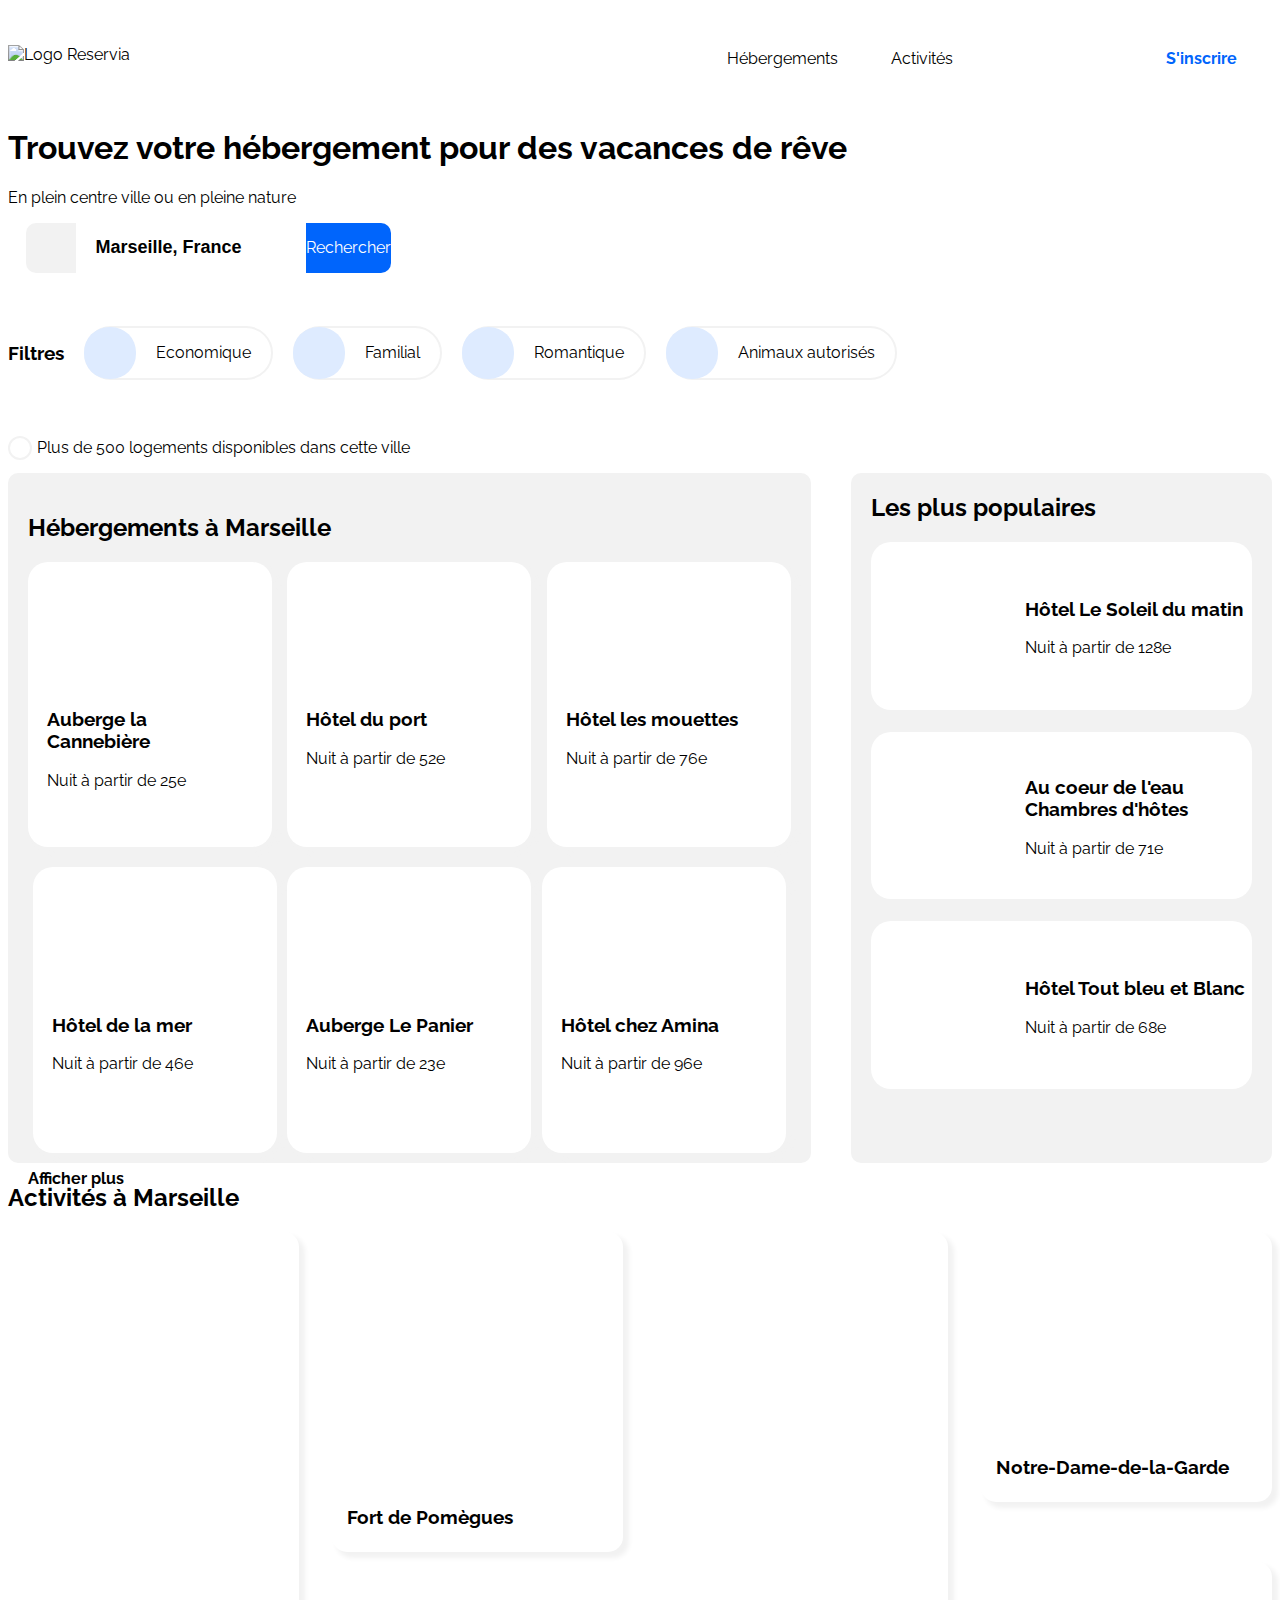
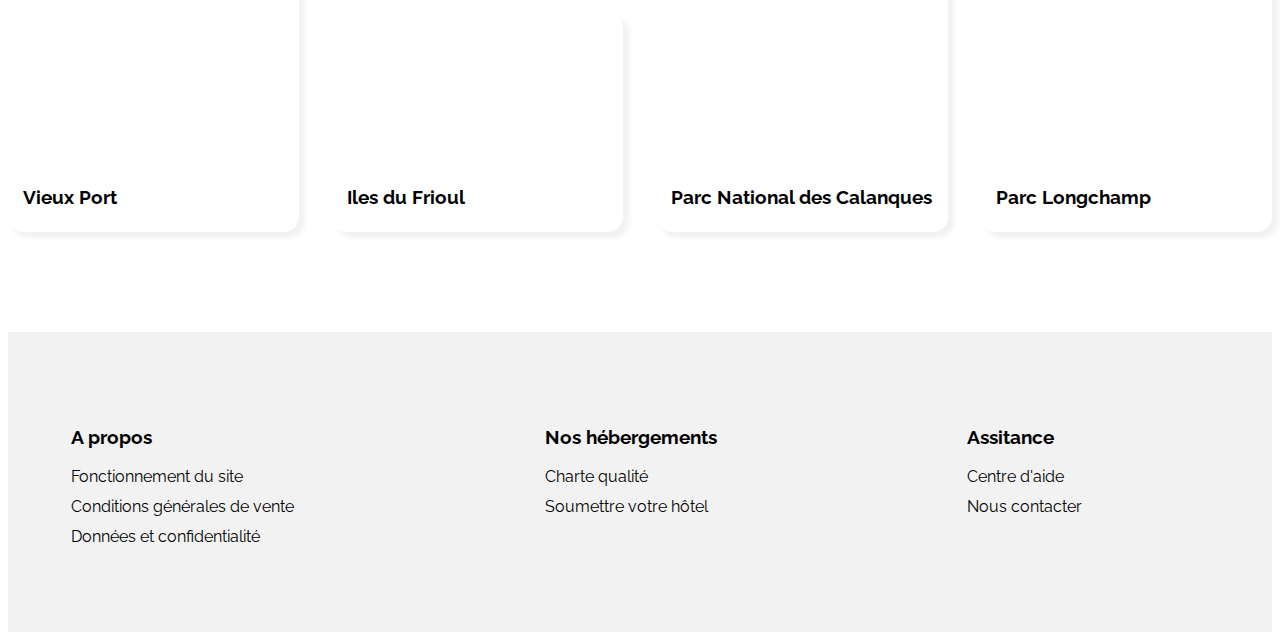
==== index.html @ 1fb5be30 "modifications" ====
<!DOCTYPE html>
<html lang="en">
  <head>
    <meta charset="UTF-8" />
    <meta http-equiv="X-UA-Compatible" content="IE=edge">
    <meta name="viewport" content="width=device-width, initial-scale=1.0">
     <link rel="stylesheet" href="https://use.fontawesome.com/releases/v5.15.3/css/all.css" integrity="sha384-SZXxX4whJ79/gErwcOYf+zWLeJdY/qpuqC4cAa9rOGUstPomtqpuNWT9wdPEn2fk" crossorigin="anonymous">
    <link rel="preconnect" href="https://fonts.googleapis.com">
    <link rel="preconnect" href="https://fonts.gstatic.com" crossorigin>
    <link href="https://fonts.googleapis.com/css2?family=Raleway&display=swap" rel="stylesheet">
    <link rel="stylesheet" href="reservia.css" />
    <title>Reservia</title>
</head>
<body>
  <nav class="sizeNav">
    <div class="sizeLiens flexBetween">
      <div class="mobileTitrePara">
        <img 
        class="margLogo" 
        src="Reservia@3x.png" 
        alt="Logo Reservia" 
        width="120px"
        height="50px"
        />
      </div>
      
        <!-- on rajoute une div qui englobe les les deux liens hebergements et activites -->
        <div class="sizeLien12 flexCentre">
          <div class="sizeLien sizeLienMobile flexCentre bordureNav">
            <a class="colorLien2 decorationNone" href="#hebergements"
            >Hébergements</a>
          </div>
          <div class="sizeLien flexCentre bordureNav">
            <a class="colorLien2 decorationNone" href="#activites"
            >Activités</a>
          </div>
        </div>
          <div class="sizeLien sizeLienMobile flexCentre bordureNav">
            <a class="texteGras colorBleu decorationNone" href="#">S'inscrire</a>
          </div>
      </div>
</nav>
<header>
  <section>
    <div class="mobileTitrePara">
      <h1 class="texteGras">
      Trouvez votre hébergement pour des vacances de rêve</h1>
      <p>En plein centre ville ou en pleine nature</p>
    </div>
    <div class="bordureSearch flexCentre">
      <div class="backGris flexCentre iconSize"><i class="fas fa-map-marker-alt"></i></div>
      <div class="recherche"><input class="recherche flexCentre bordureNone paddingSearch" 
        type="search" 
        value="Marseille, France" 
        />
      </div>
      <div class="backBleu flexCentre buttonSearch">
         <span class="mobileNone">Rechercher</span>
         <span class="desktopNone"><i class="fas fa-search"></i></span>
       </div>
    </div>
    <div class="mobileFiltreWrap filtres margFiltres">
      <div class="margFiltresTitre"><h3>Filtres</h3></div>
      <!-- rajoute 2 div flexAround pour separer en mobile -->
      <!-- div1 -->
      <div class="flexAround">
      <div class="mobileEconomique flexBetween filtresTexteIcons">
        <i class="fas fa-money-bill-wave fa-lg filtresIcons flexCentre"></i>
        <div class="filtresTexte flexCentre">Economique</div>
      </div>
      <div class="mobileFamilial flexBetween filtresTexteIcons">
        <i class="fas fa-child fa-lg filtresIcons flexCentre"></i>
        <div class="filtresTexte flexCentre">Familial</div>
      </div>
    </div>
    <!-- div2 -->
    <div class="mobileFiltreWrap flexAround">
      <div class="flexBetween filtresTexteIcons">
        <i class="fas fa-heart fa-lg filtresIcons flexCentre"></i>
        <div class="filtresTexte flexCentre">Romantique</div>
      </div>
      <div class="flexBetween filtresTexteIcons">
        <i class="fas fa-dog fa-lg filtresIcons flexCentre"></i>
        <div class="filtresTexte flexCentre">Animaux autorisés</div>
      </div>
    </div>
    </div>
    <div class="info">
      <div class="parentIcons flexCentre">
        <i class="fas fa-info fa-xs colorBleu"></i></div>
      <p>Plus de 500 logements disponibles dans cette ville</p>
    </div>
  </section>
</header> 
<section id="hebergements" class="flexAround">
   <div class="flexColumnAround sizeHebergements backGris blocHebergements">
      <h2>Hébergements à Marseille</h2>
      <div class="bloc1 flexBetween">
        <div class="cubeHebergements flexColumnCentre">
          <div class="imgHebergements1"></div>
          <div class="cubeDetailsHebergements">
            <h3>Auberge la Cannebière</h3>
            <p>Nuit à partir de 25e</p>
            <div>
              <i class="fas fa-star colorBleu"></i>
              <i class="fas fa-star colorBleu"></i>
              <i class="fas fa-star colorBleu"></i>
              <i class="fas fa-star colorBleu"></i>
              <i class="fas fa-star colorGris"></i>
            </div>
          </div>
         </div>
             <div class="cubeHebergements flexColumnCentre">
             <div class="imgHebergements2"></div>
          <div class="cubeDetailsHebergements">
            <h3>Hôtel du port</h3>
            <p>Nuit à partir de 52e</p>
            <div>
              <i class="fas fa-star colorBleu"></i>
              <i class="fas fa-star colorBleu"></i>
              <i class="fas fa-star colorBleu"></i>
              <i class="fas fa-star colorBleu"></i>
              <i class="fas fa-star colorBleu"></i>
            </div>
          </div>
         </div>
        <div class="cubeHebergements flexColumnCentre">
          <div class="imgHebergements3"></div>
          <div class="cubeDetailsHebergements">
            <h3>Hôtel les mouettes</h3>
            <p>Nuit à partir de 76e</p>
            <div>
              <i class="fas fa-star colorBleu"></i>
              <i class="fas fa-star colorBleu"></i>
              <i class="fas fa-star colorBleu"></i>
              <i class="fas fa-star colorBleu"></i>
              <i class="fas fa-star colorGris"></i>
            </div>
          </div>
         </div>
       </div>
      <div class="bloc2 flexBetween">
        <div class="cubeHebergements flexColumnCentre">
          <div class="imgHebergements4"></div>
          <div class="cubeDetailsHebergements">
            <h3>Hôtel de la mer</h3>
            <p>Nuit à partir de 46e</p>
            <div>
              <i class="fas fa-star colorBleu"></i>
              <i class="fas fa-star colorBleu"></i>
              <i class="fas fa-star colorBleu"></i>
              <i class="fas fa-star colorGris"></i>
              <i class="fas fa-star colorGris"></i>
            </div>
          </div>
         </div>
        <div class="cubeHebergements flexColumnCentre">
          <div class="imgHebergements5"></div>
          <div class="cubeDetailsHebergements">
            <h3>Auberge Le Panier</h3>
            <p>Nuit à partir de 23e</p>
            <div>
              <i class="fas fa-star colorBleu"></i>
              <i class="fas fa-star colorBleu"></i>
              <i class="fas fa-star colorBleu"></i>
              <i class="fas fa-star colorBleu"></i>
              <i class="fas fa-star colorGris"></i>
            </div>
          </div>
         </div>
         <div class="cubeHebergements flexColumnCentre">
          <div class="imgHebergements6"></div>
          <div class="cubeDetailsHebergements">
            <h3>Hôtel chez Amina</h3>
            <p>Nuit à partir de 96e</p>
            <div>
              <i class="fas fa-star colorBleu"></i>
              <i class="fas fa-star colorBleu"></i>
              <i class="fas fa-star colorBleu"></i>
              <i class="fas fa-star colorBleu"></i>
              <i class="fas fa-star colorBleu"></i>
            </div>
          </div>
         </div>
      </div>
      <div></div>
      <p class="texteGras">Afficher plus</p>
    </div>  
   <div class="sizePopulaires blocPopulaires backGris">
     <div class="flexBetween">
       <h2 class="tabletteSizeTitrePop texteGras">Les plus populaires</h2>
       <div><i class="fas fa-chart-line fa-2x"></i></div>
     </div>
   <div class="flexColumnAround">

     <div class="blocPopulaires12 cubePopulaires flexCentre">
       <div class="imgPopulaires1"></div>
       <div class="cubeDetailsPopulaires">
         <h3>Hôtel Le Soleil du matin</h3>
         <p>Nuit à partir de 128e</p>
          <div>
              <i class="fas fa-star colorBleu"></i>
              <i class="fas fa-star colorBleu"></i>
              <i class="fas fa-star colorBleu"></i>
              <i class="fas fa-star colorBleu"></i>
              <i class="fas fa-star colorBleu"></i>
            </div>
       </div>
     </div>
     <div class="blocPopulaires12 cubePopulaires flexCentre">
       <div class="imgPopulaires2"></div>
       <div class="cubeDetailsPopulaires">
         <h3>Au coeur de l'eau Chambres d'hôtes</h3>
         <p>Nuit à partir de 71e</p>
          <div>
              <i class="fas fa-star colorBleu"></i>
              <i class="fas fa-star colorBleu"></i>
              <i class="fas fa-star colorBleu"></i>
              <i class="fas fa-star colorBleu"></i>
              <i class="fas fa-star colorGris"></i>
            </div>
       </div>
     </div>
     <div class="cubePopulaires flexCentre">
       <div class="imgPopulaires3"></div>
       <div class="cubeDetailsPopulaires">
         <h3>Hôtel Tout bleu et Blanc </h3>
         <p>Nuit à partir de 68e</p>
          <div>
              <i class="fas fa-star colorBleu"></i>
              <i class="fas fa-star colorBleu"></i>
              <i class="fas fa-star colorBleu"></i>
              <i class="fas fa-star colorBleu"></i>
              <i class="fas fa-star colorGris"></i>
            </div>
          </div>
        </div>
      </div>
    </div>
  </section>
  <section id="activites" class="Activités">
    <h2 class="mobileTitrePara">Activités à Marseille</h2>
    <div class="blocActivites flexBetween">
      <div class="cubeActivites flexColumnCentre">
        <div class="imgActivites1"></div>
        <div class="hauteurTitre titreActivites">
          <h3>Vieux Port</h3></div>
      </div>
    
        <div class="blocActivites2356 flexColumnBetween">
          <div class="cubeActivites2356 flexColumnCentre">
         <div class="imgActivites2"></div>
        <div class="hauteurTitre titreActivites">
          <h3>Fort de Pomègues</h3></div>
      </div>
     
       <div class="cubeActivites2356 flexColumnCentre">
        <div class="imgActivites3"></div>
        <div class="hauteurTitre titreActivites">
          <h3>Iles du Frioul</h3></div>
      </div>
    </div>
     <div class="cubeActivites flexColumnCentre">
      <div class="imgActivites4"></div>
        <div class="hauteurTitre titreActivites">
          <h3>Parc National des Calanques</h3></div>
      </div>

     <div class="blocActivites2356 flexColumnBetween">
      <div class="cubeActivites2356 flexColumnCentre">
        <div class="imgActivites5"></div>
        <div class="hauteurTitre titreActivites">
          <h3>Notre-Dame-de-la-Garde</h3></div>
      </div>
    
    
      <div class="cubeActivites2356 flexColumnCentre">
        <div class="imgActivites6"></div>
        <div class="hauteurTitre titreActivites">
          <h3>Parc Longchamp</h3>
        </div>
      </div>
    </div>
   </div>  
  </section>
  <footer>
     <div class="footer backGris flexBetween">
      <div class="margeBlocFoot1 tailleBlocFoot">
         <h3>A propos</h3>
         <div class="divLienFoot">
          <a href="#" class="decorationNone lienFoot"
          >Fonctionnement du site</a
          >
        </div>
         <div class="divLienFoot">
          <a href="#" class="decorationNone lienFoot"
          >Conditions générales de vente</a
          >
        </div>
         <div class="divLienFoot">
          <a href="#" class="decorationNone lienFoot"
          >Données et confidentialité</a
          >
        </div>
      </div> 
      <div class="tailleBlocFoot">
         <h3>Nos hébergements</h3>
         <div class="divLienFoot">
          <a href="#" class="decorationNone lienFoot">Charte qualité</a
          >
        </div>
         <div class="divLienFoot">
          <a href="#" class="decorationNone lienFoot">Soumettre votre hôtel</a
          >
        </div>
      </div>
      <div class="margeBlocFoot3 tailleBlocFoot">
         <h3>Assitance</h3>
         <div class="divLienFoot">
          <a href="#" class="decorationNone lienFoot">Centre d'aide</a
          >
        </div>
         <div class="divLienFoot">
          <a href="#" class="decorationNone lienFoot">Nous contacter</a
          >
        </div>
      </div>       
     </div>
  </footer>
 </body>
</html>
---- reservia.css ----
/* GENERAL */
html,body {
  font-family: Raleway;
}
.flexCentre {
  display: flex;
  justify-content: center;
  align-items: center;
}
.flexAround {
  display: flex;
  justify-content: space-around;
  align-items: center;
}
.flexBetween{
  display: flex;
  justify-content: space-between;
  align-items: center;
}
.fullSize {
  width: 100%;
}
.flexColumnCentre {
  display: flex;
  flex-direction: column;
  justify-content: center;
  align-items: center;
}
.flexColumnAround {
  display: flex;
  flex-direction: column;
  justify-content: space-around;
}
.flexColumnBetween {
  display: flex;
  flex-direction: column;
  justify-content: space-between;
}
.decorationNone {
  text-decoration: none;
}
.bordureNone {
  border: none;
}
.texteGras {
  font-weight: bold;
}
.colorBleu {
  color: #0065fc;
}
.colorBleuClair {
  color: #deebff;
}
.colorGris {
  color: #f2f2f2;
}
.backBleu {
  background-color: #0065fc;   
}
.backBleuClair {
  background-color: #deebff;
}
.backGris {
  background-color: #f2f2f2;
}
/* NAV */
.sizeNav {
  height: 100px;
}
.sizeLiens {
  width: 100%;
}
.sizeLien12 {
  margin-left: 60%;
}
.sizeLien {
  width: 140px;
  height: 99px;
}
.colorLien13 {
  color: blue;
}
.colorLien2 {
  color: black;
}
.bordureNav {
  border-top: 1px solid transparent;
}
.bordureNav:hover {
  border-top: 1px solid #0065fc;
  cursor: pointer;
}
.bordureNav:hover > a {
  color: #0065fc;
}
.margLogo {
  margin-bottom: 7px;
}
/* HEADER */
.desktopNone {
  display: none;
}
.bordureSearch {
  width: 400px;
  border-radius: 10px;
  border: 0,5px solid #f2f2f2;
}
.paddingSearch {
  padding-left: 20px;
}
.recherche {
  height: 50px;
  width: 230px;
  font-size: 18px;
  color: black;
  font-weight: bold;
}
.iconSize {
  height: 50px;
  width: 50px;
  border-radius: 10px 0 0 10px;
}
.buttonSearch {
  height: 50px;
  width:120 px;
  color: white;
  cursor: pointer;
  border-radius: 0 10px 10px 0;
}
.buttonSearch:hover {
  color: #0065fc;
  background-color: #f2f2f2;
}
/* Filtres */
.margFiltres {
  margin-top: 50px;
  margin-bottom: 40px;
}
.filtres {
  display: flex;
  align-items: center;
}
.margFiltresTitre {
  margin-right: 20px;
}
.filtresTexteIcons {
  border: 2px solid #f2f2f2;
  height: 50px;
  border-radius: 30px;
  margin-right: 20px;
}
.filtresTexteIcons:hover > .filtresTexte {
  color: #0065fc;
}
.filtresTexteIcons:hover > .filtresIcons {
  color: white;
  background-color: #0065fc;
}
.filtresTexte {
  height: 50px;
  padding-left: 20px;
  padding-right: 20px;
  border-radius: O 25px 25px 0;
}
.filtresIcons {
  margin-left: -2px; 
  border-radius: 25px;
  width: 52px;
  height: 52px;
  color: #0065fc;
  background-color: #deebff;
}
/* INFO ICONS */
.info {
  display: flex;
  align-items: center;
}
.parentIcons {
  width: 20px;
  height: 20px;
  border: 2px solid #f2f2f2;
  border-radius: 25px;
  margin-right: 5px;
}
/* HEBERGEMENTS */
.sizeHebergements {
  flex: 2;
  height: 650px;
  margin-right: 20px;
  border-radius: 10px;
}
.sizePopulaires {
  flex: 1;
  height: 650px;
  margin-left: 20px;
  border-radius: 10px; 
}
.blocHebergements {
  justify-content: space-between;
  padding-left: 20px;
  padding-right: 20px;
}
.bloc1 { 
  justify-content: space-between; 
  margin-bottom: 10px;
}
.bloc2 {
  justify-content: space-around;
  margin-top: 10px;
}
.cubeHebergements {
  width: 30%;
  height: auto;
  background-color: white;
  padding: 1%;
  border-radius: 20px;
/* rajouter pour voir en version mobile et desktop */
  box-shadow: 5px 5px 5px 1px #f2f2f2; 
}    
.cubeHebergements:hover {
  cursor: pointer;
  transform: scale(1.1);
}
.cubeDetailsHebergements {
  width: 90%;
}
.imgHebergements1 {
  background-image: url("./images/hebergements/4_small/1.jpg.jpg");
  background-size: cover;
  background-position: center;
  width: 100%;
  height: 120px;
  border-radius: 15px 15px 0 0;
}
.imgHebergements2 {
  background-image: url("./images/hebergements/4_small/2.jpg.jpg");
  background-size: cover;
  background-position: center;
  width: 100%;
  height: 120px;
  border-radius: 15px 15px 0 0;
}
.imgHebergements3 {
  background-image: url("./images/hebergements/4_small/3.jpg.jpg");
  background-size: cover;
  background-position: center;
  width: 100%;
  height: 120px;
  border-radius: 15px 15px 0 0;
}
.imgHebergements4 {
  background-image: url("./images/hebergements/4_small/4.jpg.jpg");
  background-size: cover;
  background-position: center;
  width: 100%;
  height: 120px;
  border-radius: 15px 15px 0 0;
}
.imgHebergements5 {
  background-image: url("./images/hebergements/4_small/5.jpg.jpg");
  background-size: cover;
  background-position: center;
  width: 100%;
  height: 120px;
  border-radius: 15px 15px 0 0;
}
.imgHebergements6 {
  background-image: url("./images/hebergements/4_small/6.jpg.jpg");
  background-size: cover;
  background-position: center;
  width: 100%;
  height: 120px;
  border-radius: 15px 15px 0 0;
}
/* Populaires */

.blocPopulaires {
  padding-left: 20px;
  padding-right: 20px;
}
.blocPopulaires12 {
  margin-bottom: 22px;
}
.cubePopulaires {
  background-color: white;
  height: auto;
  padding: 1% 0 1% 1%;
  border-radius: 20px;
}
.cubePopulaires:hover {
  cursor: pointer;
  transform: scale(1.05);
}
.cubeDetailsPopulaires {
  width: 60%;
  padding-left: 5%;
}
.imgPopulaires1 {
  background-image: url("./images/hebergements/4_small/7.jpg.jpg");
  background-size: cover;
  background-position: center;
  width: 35%;
  height: 160px;
  border-radius: 15px 0 0 15px;
}
.imgPopulaires2 {
  background-image: url("./images/hebergements/4_small/9.jpg.jpg");
  background-size: cover;
  background-position: center;
  width: 35%;
  height: 160px;
  border-radius: 15px 0 0 15px;
}
.imgPopulaires3 {
  background-image: url("./images/hebergements/4_small/8.jpg.jpg");
  background-size: cover;
  background-position: center;
  width: 35%;
  height: 160px;
  border-radius: 15px 0 0 15px;
}
/* Activites */
.Activites {
  margin-top: 50px;
  margin-bottom: 50px;
}
.blocActivites {
  width: 100%;
  height: 600px;
}
.blocActivites2356 {
  width: 23%;
  height: 600px;
}
/* reglage bloc */
.cubeActivites {
  width: 23%;
  border-radius: 15px;
  box-shadow: 5px 5px 5px 1px #f2f2f2;
}
.cubeActivites:hover {
  cursor: pointer;
  transform: scale(1.03);
}
.cubeActivites2356 {
  width: 100%;
  border-radius: 15px;
  box-shadow: 5px 5px 5px 1px #f2f2f2;
}
.cubeActivites2356:hover {
  cursor: pointer;
  transform: scale(1.03);
}
/* fin reglage bloc */
.hauteurTitre {
  height: 70px;
}
.titreActivites {
  display: flex;
  justify-content: flex-start;
  align-items: center;
  padding-left: 5%;
  width: 95%;
}
.imgActivites1 {
  background-image: url("./images/activites/3_medium/10.jpg.jpg");
  background-size: cover;
  background-position: center;
  width: 100%;
  height: 530px;
  border-radius: 15px 15px 0 0;
}
.imgActivites2 {
  background-image: url("./images/activites/4_small/11.jpg.jpg");
  background-size: cover;
  background-position: center;
  width: 100%;
  height: 250px;
  border-radius: 15px 15px 0 0;
}
.imgActivites3 {
  background-image: url("./images/activites/4_small/h.jpg.jpg");
  background-size: cover;
  background-position: center;
  width: 100%;
  height: 150px;
  border-radius: 15px 15px 0 0;
}

.imgActivites4 {
  background-image: url("./images/activites/3_medium/12.jpg.jpg");
  background-size: cover;
  background-position: center;
  width: 100%;
  height: 530px;
  border-radius: 15px 15px 0 0;
}
.imgActivites5 {
  background-image: url("./images/activites/4_small/13.jpg.jpg");
  background-size: cover;
  background-position: center;
  width: 100%;
  height: 200px;
  border-radius: 15px 15px 0 0;
}
.imgActivites6 {
  background-image: url("./images/activites/4_small/14.jpg.jpg");
  background-size: cover;
  background-position: center;
  width: 100%;
  height: 200px;
  border-radius: 15px 15px 0 0;
}
/* footer */
.footer {
  height: 300px;
  margin-top: 100px;

}
.tailleBlocFoot {
  height: 150px;
}
.margeBlocFoot1 {
  margin-left: 5%;
}
.margeBlocFoot3 {
  margin-right: 15%;
}
.lienFoot {
  color: black;
}
.divLienFoot {
 height: 30px;
}
/* responsive*/


@media screen and (max-width: 1295px) {
  .sizeLien12 {
     margin-left: 35%;
  }
  .cubeDetailsHebergements {
     min-height: 150px;
  }
  .sizeHebergements {
     min-height: auto;
     padding: 20px;
  }
  .sizePopulaires {
     min-height: auto;
     padding: 20px;
  }
  .tabletteSizeTitrePop {
     margin-top: 0;
  }
}
@media screen and (max-width: 990px) {
  .mobileFiltreWrap {
     flex-direction: column;
     align-items: flex-start;
  }
  .filtreTexteIcons {
     margin-bottom: 20px;
  }
  #hebergements {
     flex-direction: column-reverse;
     width: 100%;
  }
  .blocPopulaires {
     flex: none;
     width: 90%;
     margin-left: 0;
     padding: 5%;
  }
  .blocHebergements {
     flex: none;
     width: 90%;
     margin-right: 0;
     margin-top: 50px;
     padding: 5%;
  }
}
@media screen and (max-width:  770px) {
  .sizeLiens {
     width: 90%;
  }
  .sizeLien12 {
     margin-left: 20%;
  }
  .blocHebergements {
      height: auto;
  }
  .bloc1 {
     flex-direction: column; 
     margin-bottom: 0;  
  }
  .bloc2 {
     flex-direction: column;
     margin-top: 0;  
  }
  .cubeHebergements {
     width: 100%;
     margin-bottom: 50px;
  }
  .cubeDetailsHebergements {
     min-height: auto;
  }
  .blocActivites {
     flex-direction: column;
     height: auto;
  }
  .cubeActivites {
     width: 100%;
     margin-bottom: 50px;
  }
  .blocActivites2356 {
     width: 100%;
     height: auto;
  }
  .cubeActivites2356 {
     margin-bottom: 50px;
  }
  .imgActivites1,.imgActivites2,.imgActivites3,.imgActivites4,.imgActivites5,.imgActivites6 {
     height: 200px;
  }
  .footer {
     flex-direction: column;
     align-items: flex-start;
     height: auto;
     padding-left: 20px;
  }
  .margeBlocFoot1 {
     margin-left: 0;
  }
}
@media screen and (max-width 600px) {
  .sizeLien {
     flex-direction: row;
  } 
  .sizeLien12 {
     order: 1;
     width: 100%;
     margin-left: 0;
  }
  .sizeLienMobile {
     width: 50%; 
     border-top: none;
     border-bottom: 5px solid #f2f2f2;  
  }
  .sizeLiens {
     height: auto;
     width: 100%;
     flex-direction: row;
     flex-wrap: wrap;
  }
  .sizeLienMobile:hover {
     border-top: 0;
     border-bottom: 5px solid #0065fc;  
  }
  .mobileTitreh1 {
     font-size: x-large;
  }
  .bordureSearch {
     width: auto;
     border: none;
     border-bottom: 1px solid #f2f2f2;
     border-top: 1px solid #f2f2f2;
  }
  .recherche {
     width: 200px;
  }
  .buttonSearch {
     width: 50px;
     border-radius: 15px;
  }
  .desktopNone {
     display: block;
  }
  .mobileNone {
     display: none;

  }
  .margFiltre {
     padding-left: 5%;
  }
  .mobileEconomique {
    margin-right: 5px;
  }
  .mobileFamilial {
    margin-right: 0;
  }
  .filtreTexte {
    padding-left: 10px;
    padding-right: 10px;
  }
  .info {
    padding-left: 5%; 
  }
  .blocPopulaires {
    border-radius: 0; 
  }
  .blocHebergements {
    background-color: white;
  }
  .mobileTitrePara {
    padding-left: 5%;
  }
  .blocActivites {
    padding: 5%;
    width: 90%;
  }
  html,
  body {
    margin: 0;
    padding: 0;
  }
}
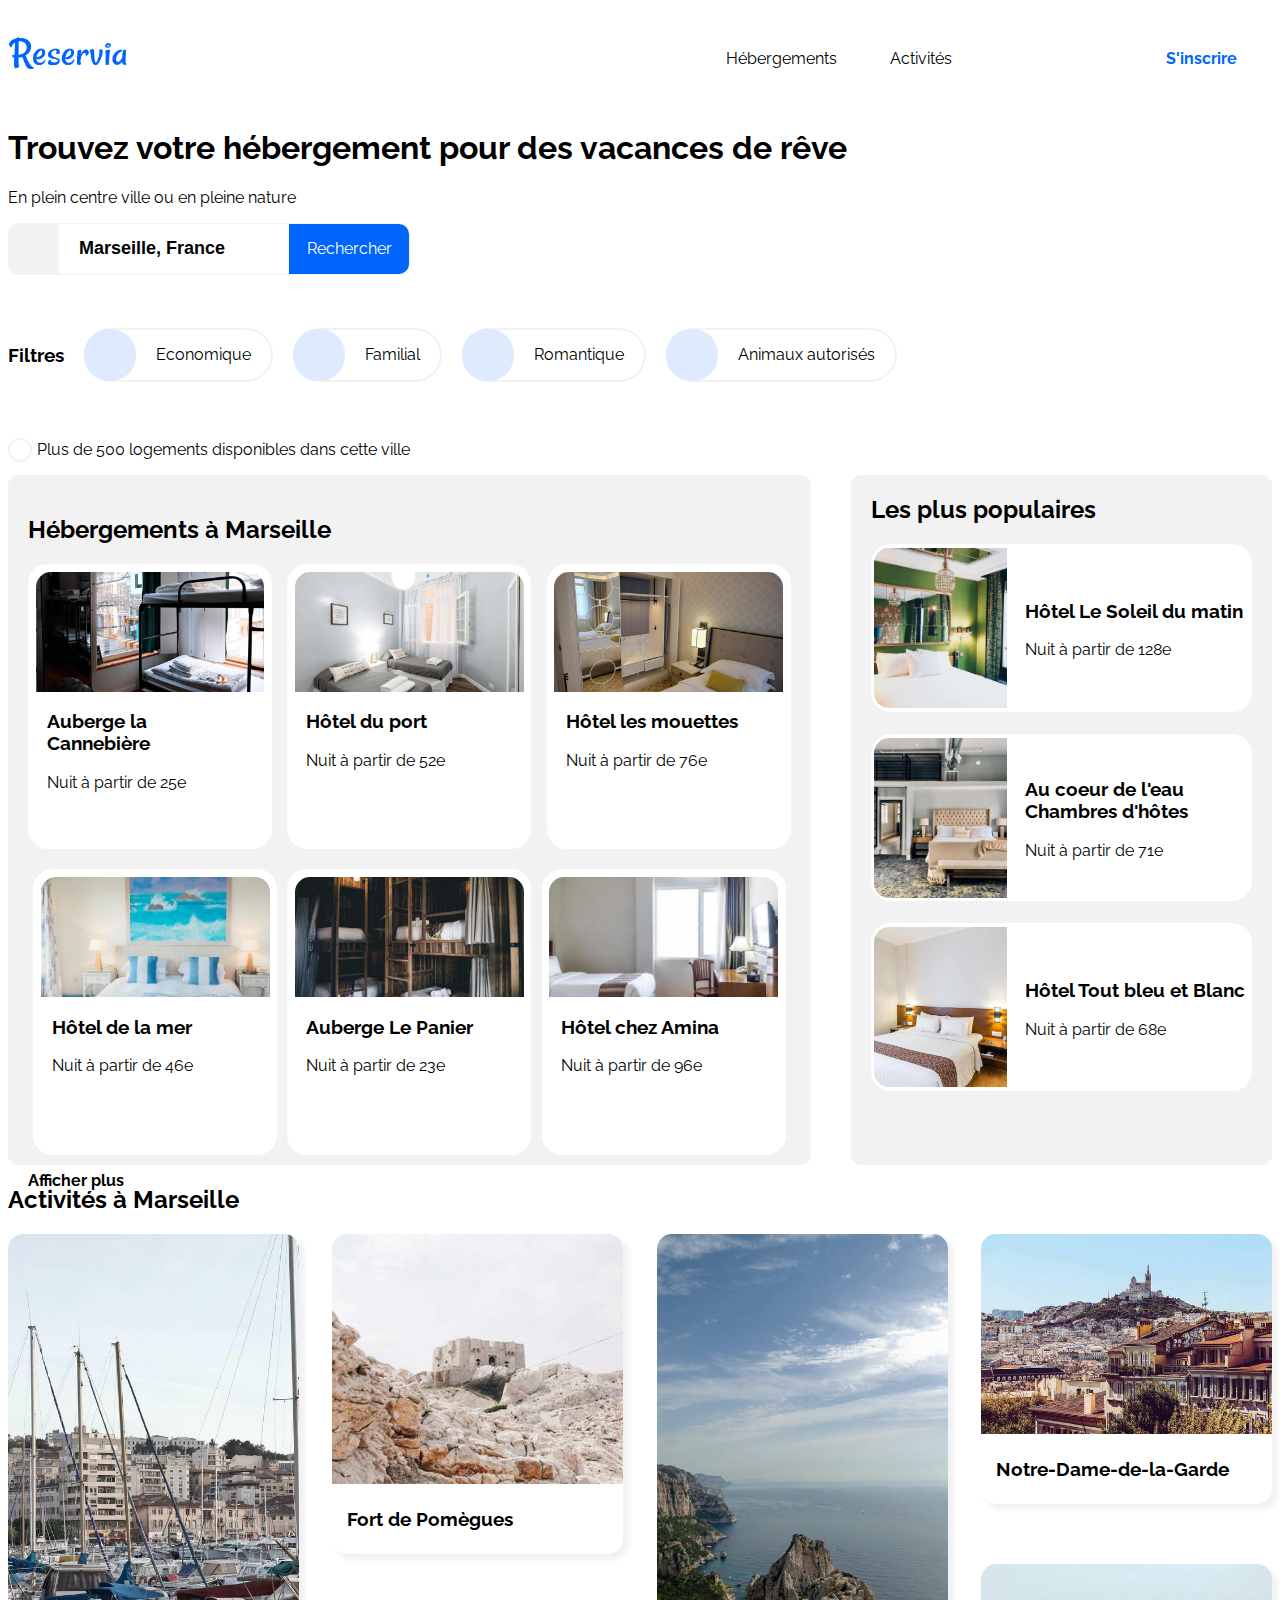
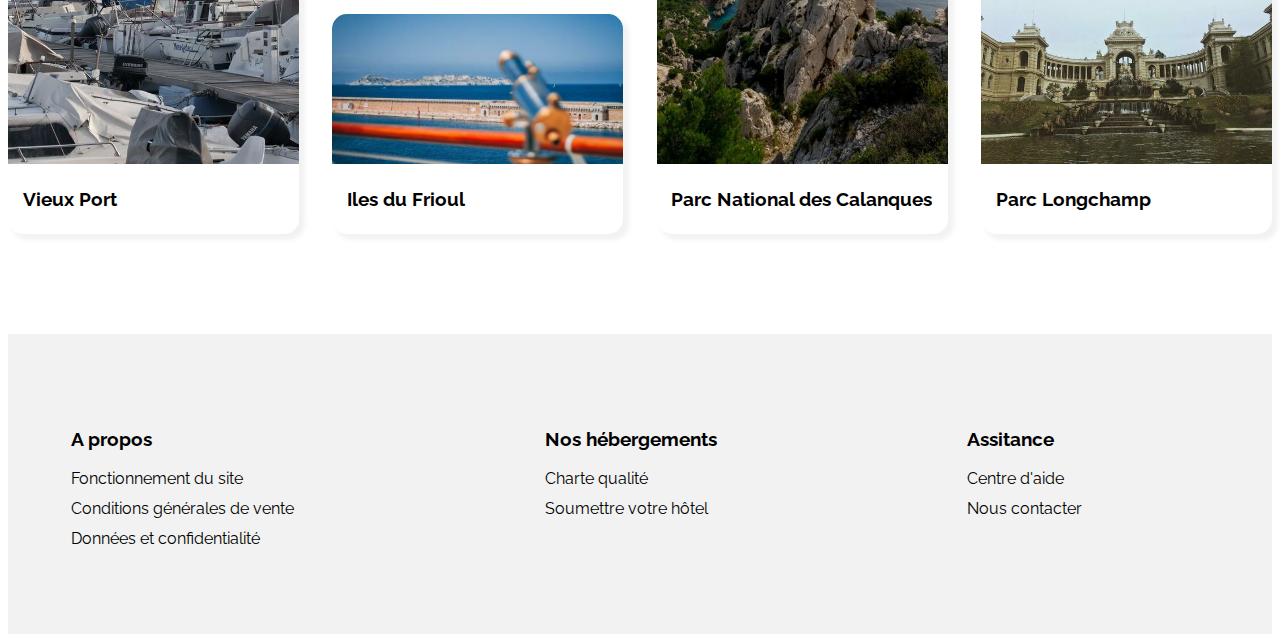
==== commit c5eb11f3: "Add files via upload" ====
--- a/index.html
+++ b/index.html
@@ -1,331 +1,331 @@
-<!DOCTYPE html>
-<html lang="en">
-  <head>
-    <meta charset="UTF-8" />
-    <meta http-equiv="X-UA-Compatible" content="IE=edge">
-    <meta name="viewport" content="width=device-width, initial-scale=1.0">
-     <link rel="stylesheet" href="https://use.fontawesome.com/releases/v5.15.3/css/all.css" integrity="sha384-SZXxX4whJ79/gErwcOYf+zWLeJdY/qpuqC4cAa9rOGUstPomtqpuNWT9wdPEn2fk" crossorigin="anonymous">
-    <link rel="preconnect" href="https://fonts.googleapis.com">
-    <link rel="preconnect" href="https://fonts.gstatic.com" crossorigin>
-    <link href="https://fonts.googleapis.com/css2?family=Raleway&display=swap" rel="stylesheet">
-    <link rel="stylesheet" href="reservia.css" />
-    <title>Reservia</title>
-</head>
-<body>
-  <nav class="sizeNav">
-    <div class="sizeLiens flexBetween">
-      <div class="mobileTitrePara">
-        <img 
-        class="margLogo" 
-        src="Reservia@3x.png" 
-        alt="Logo Reservia" 
-        width="120px"
-        height="50px"
-        />
-      </div>
-      
-        <!-- on rajoute une div qui englobe les les deux liens hebergements et activites -->
-        <div class="sizeLien12 flexCentre">
-          <div class="sizeLien sizeLienMobile flexCentre bordureNav">
-            <a class="colorLien2 decorationNone" href="#hebergements"
-            >Hébergements</a>
-          </div>
-          <div class="sizeLien flexCentre bordureNav">
-            <a class="colorLien2 decorationNone" href="#activites"
-            >Activités</a>
-          </div>
-        </div>
-          <div class="sizeLien sizeLienMobile flexCentre bordureNav">
-            <a class="texteGras colorBleu decorationNone" href="#">S'inscrire</a>
-          </div>
-      </div>
-</nav>
-<header>
-  <section>
-    <div class="mobileTitrePara">
-      <h1 class="texteGras">
-      Trouvez votre hébergement pour des vacances de rêve</h1>
-      <p>En plein centre ville ou en pleine nature</p>
-    </div>
-    <div class="bordureSearch flexCentre">
-      <div class="backGris flexCentre iconSize"><i class="fas fa-map-marker-alt"></i></div>
-      <div class="recherche"><input class="recherche flexCentre bordureNone paddingSearch" 
-        type="search" 
-        value="Marseille, France" 
-        />
-      </div>
-      <div class="backBleu flexCentre buttonSearch">
-         <span class="mobileNone">Rechercher</span>
-         <span class="desktopNone"><i class="fas fa-search"></i></span>
-       </div>
-    </div>
-    <div class="mobileFiltreWrap filtres margFiltres">
-      <div class="margFiltresTitre"><h3>Filtres</h3></div>
-      <!-- rajoute 2 div flexAround pour separer en mobile -->
-      <!-- div1 -->
-      <div class="flexAround">
-      <div class="mobileEconomique flexBetween filtresTexteIcons">
-        <i class="fas fa-money-bill-wave fa-lg filtresIcons flexCentre"></i>
-        <div class="filtresTexte flexCentre">Economique</div>
-      </div>
-      <div class="mobileFamilial flexBetween filtresTexteIcons">
-        <i class="fas fa-child fa-lg filtresIcons flexCentre"></i>
-        <div class="filtresTexte flexCentre">Familial</div>
-      </div>
-    </div>
-    <!-- div2 -->
-    <div class="mobileFiltreWrap flexAround">
-      <div class="flexBetween filtresTexteIcons">
-        <i class="fas fa-heart fa-lg filtresIcons flexCentre"></i>
-        <div class="filtresTexte flexCentre">Romantique</div>
-      </div>
-      <div class="flexBetween filtresTexteIcons">
-        <i class="fas fa-dog fa-lg filtresIcons flexCentre"></i>
-        <div class="filtresTexte flexCentre">Animaux autorisés</div>
-      </div>
-    </div>
-    </div>
-    <div class="info">
-      <div class="parentIcons flexCentre">
-        <i class="fas fa-info fa-xs colorBleu"></i></div>
-      <p>Plus de 500 logements disponibles dans cette ville</p>
-    </div>
-  </section>
-</header> 
-<section id="hebergements" class="flexAround">
-   <div class="flexColumnAround sizeHebergements backGris blocHebergements">
-      <h2>Hébergements à Marseille</h2>
-      <div class="bloc1 flexBetween">
-        <div class="cubeHebergements flexColumnCentre">
-          <div class="imgHebergements1"></div>
-          <div class="cubeDetailsHebergements">
-            <h3>Auberge la Cannebière</h3>
-            <p>Nuit à partir de 25e</p>
-            <div>
-              <i class="fas fa-star colorBleu"></i>
-              <i class="fas fa-star colorBleu"></i>
-              <i class="fas fa-star colorBleu"></i>
-              <i class="fas fa-star colorBleu"></i>
-              <i class="fas fa-star colorGris"></i>
-            </div>
-          </div>
-         </div>
-             <div class="cubeHebergements flexColumnCentre">
-             <div class="imgHebergements2"></div>
-          <div class="cubeDetailsHebergements">
-            <h3>Hôtel du port</h3>
-            <p>Nuit à partir de 52e</p>
-            <div>
-              <i class="fas fa-star colorBleu"></i>
-              <i class="fas fa-star colorBleu"></i>
-              <i class="fas fa-star colorBleu"></i>
-              <i class="fas fa-star colorBleu"></i>
-              <i class="fas fa-star colorBleu"></i>
-            </div>
-          </div>
-         </div>
-        <div class="cubeHebergements flexColumnCentre">
-          <div class="imgHebergements3"></div>
-          <div class="cubeDetailsHebergements">
-            <h3>Hôtel les mouettes</h3>
-            <p>Nuit à partir de 76e</p>
-            <div>
-              <i class="fas fa-star colorBleu"></i>
-              <i class="fas fa-star colorBleu"></i>
-              <i class="fas fa-star colorBleu"></i>
-              <i class="fas fa-star colorBleu"></i>
-              <i class="fas fa-star colorGris"></i>
-            </div>
-          </div>
-         </div>
-       </div>
-      <div class="bloc2 flexBetween">
-        <div class="cubeHebergements flexColumnCentre">
-          <div class="imgHebergements4"></div>
-          <div class="cubeDetailsHebergements">
-            <h3>Hôtel de la mer</h3>
-            <p>Nuit à partir de 46e</p>
-            <div>
-              <i class="fas fa-star colorBleu"></i>
-              <i class="fas fa-star colorBleu"></i>
-              <i class="fas fa-star colorBleu"></i>
-              <i class="fas fa-star colorGris"></i>
-              <i class="fas fa-star colorGris"></i>
-            </div>
-          </div>
-         </div>
-        <div class="cubeHebergements flexColumnCentre">
-          <div class="imgHebergements5"></div>
-          <div class="cubeDetailsHebergements">
-            <h3>Auberge Le Panier</h3>
-            <p>Nuit à partir de 23e</p>
-            <div>
-              <i class="fas fa-star colorBleu"></i>
-              <i class="fas fa-star colorBleu"></i>
-              <i class="fas fa-star colorBleu"></i>
-              <i class="fas fa-star colorBleu"></i>
-              <i class="fas fa-star colorGris"></i>
-            </div>
-          </div>
-         </div>
-         <div class="cubeHebergements flexColumnCentre">
-          <div class="imgHebergements6"></div>
-          <div class="cubeDetailsHebergements">
-            <h3>Hôtel chez Amina</h3>
-            <p>Nuit à partir de 96e</p>
-            <div>
-              <i class="fas fa-star colorBleu"></i>
-              <i class="fas fa-star colorBleu"></i>
-              <i class="fas fa-star colorBleu"></i>
-              <i class="fas fa-star colorBleu"></i>
-              <i class="fas fa-star colorBleu"></i>
-            </div>
-          </div>
-         </div>
-      </div>
-      <div></div>
-      <p class="texteGras">Afficher plus</p>
-    </div>  
-   <div class="sizePopulaires blocPopulaires backGris">
-     <div class="flexBetween">
-       <h2 class="tabletteSizeTitrePop texteGras">Les plus populaires</h2>
-       <div><i class="fas fa-chart-line fa-2x"></i></div>
-     </div>
-   <div class="flexColumnAround">
-
-     <div class="blocPopulaires12 cubePopulaires flexCentre">
-       <div class="imgPopulaires1"></div>
-       <div class="cubeDetailsPopulaires">
-         <h3>Hôtel Le Soleil du matin</h3>
-         <p>Nuit à partir de 128e</p>
-          <div>
-              <i class="fas fa-star colorBleu"></i>
-              <i class="fas fa-star colorBleu"></i>
-              <i class="fas fa-star colorBleu"></i>
-              <i class="fas fa-star colorBleu"></i>
-              <i class="fas fa-star colorBleu"></i>
-            </div>
-       </div>
-     </div>
-     <div class="blocPopulaires12 cubePopulaires flexCentre">
-       <div class="imgPopulaires2"></div>
-       <div class="cubeDetailsPopulaires">
-         <h3>Au coeur de l'eau Chambres d'hôtes</h3>
-         <p>Nuit à partir de 71e</p>
-          <div>
-              <i class="fas fa-star colorBleu"></i>
-              <i class="fas fa-star colorBleu"></i>
-              <i class="fas fa-star colorBleu"></i>
-              <i class="fas fa-star colorBleu"></i>
-              <i class="fas fa-star colorGris"></i>
-            </div>
-       </div>
-     </div>
-     <div class="cubePopulaires flexCentre">
-       <div class="imgPopulaires3"></div>
-       <div class="cubeDetailsPopulaires">
-         <h3>Hôtel Tout bleu et Blanc </h3>
-         <p>Nuit à partir de 68e</p>
-          <div>
-              <i class="fas fa-star colorBleu"></i>
-              <i class="fas fa-star colorBleu"></i>
-              <i class="fas fa-star colorBleu"></i>
-              <i class="fas fa-star colorBleu"></i>
-              <i class="fas fa-star colorGris"></i>
-            </div>
-          </div>
-        </div>
-      </div>
-    </div>
-  </section>
-  <section id="activites" class="Activités">
-    <h2 class="mobileTitrePara">Activités à Marseille</h2>
-    <div class="blocActivites flexBetween">
-      <div class="cubeActivites flexColumnCentre">
-        <div class="imgActivites1"></div>
-        <div class="hauteurTitre titreActivites">
-          <h3>Vieux Port</h3></div>
-      </div>
-    
-        <div class="blocActivites2356 flexColumnBetween">
-          <div class="cubeActivites2356 flexColumnCentre">
-         <div class="imgActivites2"></div>
-        <div class="hauteurTitre titreActivites">
-          <h3>Fort de Pomègues</h3></div>
-      </div>
-     
-       <div class="cubeActivites2356 flexColumnCentre">
-        <div class="imgActivites3"></div>
-        <div class="hauteurTitre titreActivites">
-          <h3>Iles du Frioul</h3></div>
-      </div>
-    </div>
-     <div class="cubeActivites flexColumnCentre">
-      <div class="imgActivites4"></div>
-        <div class="hauteurTitre titreActivites">
-          <h3>Parc National des Calanques</h3></div>
-      </div>
-
-     <div class="blocActivites2356 flexColumnBetween">
-      <div class="cubeActivites2356 flexColumnCentre">
-        <div class="imgActivites5"></div>
-        <div class="hauteurTitre titreActivites">
-          <h3>Notre-Dame-de-la-Garde</h3></div>
-      </div>
-    
-    
-      <div class="cubeActivites2356 flexColumnCentre">
-        <div class="imgActivites6"></div>
-        <div class="hauteurTitre titreActivites">
-          <h3>Parc Longchamp</h3>
-        </div>
-      </div>
-    </div>
-   </div>  
-  </section>
-  <footer>
-     <div class="footer backGris flexBetween">
-      <div class="margeBlocFoot1 tailleBlocFoot">
-         <h3>A propos</h3>
-         <div class="divLienFoot">
-          <a href="#" class="decorationNone lienFoot"
-          >Fonctionnement du site</a
-          >
-        </div>
-         <div class="divLienFoot">
-          <a href="#" class="decorationNone lienFoot"
-          >Conditions générales de vente</a
-          >
-        </div>
-         <div class="divLienFoot">
-          <a href="#" class="decorationNone lienFoot"
-          >Données et confidentialité</a
-          >
-        </div>
-      </div> 
-      <div class="tailleBlocFoot">
-         <h3>Nos hébergements</h3>
-         <div class="divLienFoot">
-          <a href="#" class="decorationNone lienFoot">Charte qualité</a
-          >
-        </div>
-         <div class="divLienFoot">
-          <a href="#" class="decorationNone lienFoot">Soumettre votre hôtel</a
-          >
-        </div>
-      </div>
-      <div class="margeBlocFoot3 tailleBlocFoot">
-         <h3>Assitance</h3>
-         <div class="divLienFoot">
-          <a href="#" class="decorationNone lienFoot">Centre d'aide</a
-          >
-        </div>
-         <div class="divLienFoot">
-          <a href="#" class="decorationNone lienFoot">Nous contacter</a
-          >
-        </div>
-      </div>       
-     </div>
-  </footer>
- </body>
+
+<!DOCTYPE html>
+<html lang="en">
+  <head>
+    <meta charset="UTF-8" />
+    <meta http-equiv="X-UA-Compatible" content="IE=edge">
+    <meta name="viewport" content="width=device-width, initial-scale=1.0">
+     <link rel="stylesheet" href="https://use.fontawesome.com/releases/v5.15.3/css/all.css" integrity="sha384-SZXxX4whJ79/gErwcOYf+zWLeJdY/qpuqC4cAa9rOGUstPomtqpuNWT9wdPEn2fk" crossorigin="anonymous">
+    <link rel="preconnect" href="https://fonts.googleapis.com">
+    <link rel="preconnect" href="https://fonts.gstatic.com" crossorigin>
+    <link href="https://fonts.googleapis.com/css2?family=Raleway&display=swap" rel="stylesheet">
+    <link rel="stylesheet" href="reservia.css" />
+    <title>Reservia</title>
+</head>
+<body>
+  <nav class="sizeNav">
+    <div class="sizeLiens flexBetween">
+      <div class="mobileTitrePara">
+        <img 
+        class="margLogo" 
+        src="Reservia@3x.png" 
+        alt="Logo Reservia" 
+        
+        />
+      </div>
+      
+        <!-- on rajoute une div qui englobe les les deux liens hebergements et activites -->
+        <div class="sizeLien12 flexCentre">
+          <div class="sizeLien sizeLienMobile flexCentre bordureNav">
+            <a class="colorLien2 decorationNone" href="#hebergements"
+            >Hébergements</a>
+          </div>
+          <div class="sizeLien flexCentre bordureNav">
+            <a class="colorLien2 decorationNone" href="#activites"
+            >Activités</a>
+          </div>
+        </div>
+          <div class="sizeLien sizeLienMobile flexCentre bordureNav">
+            <a class="texteGras colorBleu decorationNone" href="#">S'inscrire</a>
+          </div>
+      </div>
+</nav>
+<header>
+  <section>
+    <div class="mobileTitrePara">
+      <h1 class="texteGras">
+      Trouvez votre hébergement pour des vacances de rêve</h1>
+      <p>En plein centre ville ou en pleine nature</p>
+    </div>
+    <div class="bordureSearch flexCentre">
+      <div class="backGris flexCentre iconSize"><i class="fas fa-map-marker-alt"></i></div>
+      <div class="recherche"><input class="recherche flexCentre bordureNone paddingSearch" 
+        type="search" 
+        value="Marseille, France" 
+        />
+      </div>
+      <div class="backBleu flexCentre buttonSearch">
+         <span class="mobileNone">Rechercher</span>
+         <span class="desktopNone"><i class="fas fa-search"></i></span>
+       </div>
+    </div>
+    <div class="mobileFiltreWrap filtres margFiltres">
+      <div class="margFiltresTitre"><h3>Filtres</h3></div>
+      <!-- rajoute 2 div flexAround pour separer en mobile -->
+      <!-- div1 -->
+      <div class="flexAround">
+      <div class="mobileEconomique flexBetween filtresTexteIcons">
+        <i class="fas fa-money-bill-wave fa-lg filtresIcons flexCentre"></i>
+        <div class="filtresTexte flexCentre">Economique</div>
+      </div>
+      <div class="mobileFamilial flexBetween filtresTexteIcons">
+        <i class="fas fa-child fa-lg filtresIcons flexCentre"></i>
+        <div class="filtresTexte flexCentre">Familial</div>
+      </div>
+    </div>
+    <!-- div2 -->
+    <div class="mobileFiltreWrap flexAround">
+      <div class="flexBetween filtresTexteIcons">
+        <i class="fas fa-heart fa-lg filtresIcons flexCentre"></i>
+        <div class="filtresTexte flexCentre">Romantique</div>
+      </div>
+      <div class="flexBetween filtresTexteIcons">
+        <i class="fas fa-dog fa-lg filtresIcons flexCentre"></i>
+        <div class="filtresTexte flexCentre">Animaux autorisés</div>
+      </div>
+    </div>
+    </div>
+    <div class="info">
+      <div class="parentIcons flexCentre">
+        <i class="fas fa-info fa-xs colorBleu"></i></div>
+      <p>Plus de 500 logements disponibles dans cette ville</p>
+    </div>
+  </section>
+</header> 
+<section id="hebergements" class="flexAround">
+   <div class="flexColumnAround sizeHebergements backGris blocHebergements">
+      <h2>Hébergements à Marseille</h2>
+      <div class="bloc1 flexBetween">
+        <div class="cubeHebergements flexColumnCentre">
+          <div class="imgHebergements1"></div>
+          <div class="cubeDetailsHebergements">
+            <h3>Auberge la Cannebière</h3>
+            <p>Nuit à partir de 25e</p>
+            <div>
+              <i class="fas fa-star colorBleu"></i>
+              <i class="fas fa-star colorBleu"></i>
+              <i class="fas fa-star colorBleu"></i>
+              <i class="fas fa-star colorBleu"></i>
+              <i class="fas fa-star colorGris"></i>
+            </div>
+          </div>
+         </div>
+             <div class="cubeHebergements flexColumnCentre">
+             <div class="imgHebergements2"></div>
+          <div class="cubeDetailsHebergements">
+            <h3>Hôtel du port</h3>
+            <p>Nuit à partir de 52e</p>
+            <div>
+              <i class="fas fa-star colorBleu"></i>
+              <i class="fas fa-star colorBleu"></i>
+              <i class="fas fa-star colorBleu"></i>
+              <i class="fas fa-star colorBleu"></i>
+              <i class="fas fa-star colorBleu"></i>
+            </div>
+          </div>
+         </div>
+        <div class="cubeHebergements flexColumnCentre">
+          <div class="imgHebergements3"></div>
+          <div class="cubeDetailsHebergements">
+            <h3>Hôtel les mouettes</h3>
+            <p>Nuit à partir de 76e</p>
+            <div>
+              <i class="fas fa-star colorBleu"></i>
+              <i class="fas fa-star colorBleu"></i>
+              <i class="fas fa-star colorBleu"></i>
+              <i class="fas fa-star colorBleu"></i>
+              <i class="fas fa-star colorGris"></i>
+            </div>
+          </div>
+         </div>
+       </div>
+      <div class="bloc2 flexBetween">
+        <div class="cubeHebergements flexColumnCentre">
+          <div class="imgHebergements4"></div>
+          <div class="cubeDetailsHebergements">
+            <h3>Hôtel de la mer</h3>
+            <p>Nuit à partir de 46e</p>
+            <div>
+              <i class="fas fa-star colorBleu"></i>
+              <i class="fas fa-star colorBleu"></i>
+              <i class="fas fa-star colorBleu"></i>
+              <i class="fas fa-star colorGris"></i>
+              <i class="fas fa-star colorGris"></i>
+            </div>
+          </div>
+         </div>
+        <div class="cubeHebergements flexColumnCentre">
+          <div class="imgHebergements5"></div>
+          <div class="cubeDetailsHebergements">
+            <h3>Auberge Le Panier</h3>
+            <p>Nuit à partir de 23e</p>
+            <div>
+              <i class="fas fa-star colorBleu"></i>
+              <i class="fas fa-star colorBleu"></i>
+              <i class="fas fa-star colorBleu"></i>
+              <i class="fas fa-star colorBleu"></i>
+              <i class="fas fa-star colorGris"></i>
+            </div>
+          </div>
+         </div>
+         <div class="cubeHebergements flexColumnCentre">
+          <div class="imgHebergements6"></div>
+          <div class="cubeDetailsHebergements">
+            <h3>Hôtel chez Amina</h3>
+            <p>Nuit à partir de 96e</p>
+            <div>
+              <i class="fas fa-star colorBleu"></i>
+              <i class="fas fa-star colorBleu"></i>
+              <i class="fas fa-star colorBleu"></i>
+              <i class="fas fa-star colorBleu"></i>
+              <i class="fas fa-star colorBleu"></i>
+            </div>
+          </div>
+         </div>
+      </div>
+      <div></div>
+      <p class="texteGras">Afficher plus</p>
+    </div>  
+   <div class="sizePopulaires blocPopulaires backGris">
+     <div class="flexBetween">
+       <h2 class="tabletteSizeTitrePop texteGras">Les plus populaires</h2>
+       <div><i class="fas fa-chart-line fa-2x"></i></div>
+     </div>
+   <div class="flexColumnAround">
+
+     <div class="blocPopulaires12 cubePopulaires flexCentre">
+       <div class="imgPopulaires1"></div>
+       <div class="cubeDetailsPopulaires">
+         <h3>Hôtel Le Soleil du matin</h3>
+         <p>Nuit à partir de 128e</p>
+          <div>
+              <i class="fas fa-star colorBleu"></i>
+              <i class="fas fa-star colorBleu"></i>
+              <i class="fas fa-star colorBleu"></i>
+              <i class="fas fa-star colorBleu"></i>
+              <i class="fas fa-star colorBleu"></i>
+            </div>
+       </div>
+     </div>
+     <div class="blocPopulaires12 cubePopulaires flexCentre">
+       <div class="imgPopulaires2"></div>
+       <div class="cubeDetailsPopulaires">
+         <h3>Au coeur de l'eau Chambres d'hôtes</h3>
+         <p>Nuit à partir de 71e</p>
+          <div>
+              <i class="fas fa-star colorBleu"></i>
+              <i class="fas fa-star colorBleu"></i>
+              <i class="fas fa-star colorBleu"></i>
+              <i class="fas fa-star colorBleu"></i>
+              <i class="fas fa-star colorGris"></i>
+            </div>
+       </div>
+     </div>
+     <div class="cubePopulaires flexCentre">
+       <div class="imgPopulaires3"></div>
+       <div class="cubeDetailsPopulaires">
+         <h3>Hôtel Tout bleu et Blanc </h3>
+         <p>Nuit à partir de 68e</p>
+          <div>
+              <i class="fas fa-star colorBleu"></i>
+              <i class="fas fa-star colorBleu"></i>
+              <i class="fas fa-star colorBleu"></i>
+              <i class="fas fa-star colorBleu"></i>
+              <i class="fas fa-star colorGris"></i>
+            </div>
+          </div>
+        </div>
+      </div>
+    </div>
+  </section>
+  <section id="activites" class="Activités">
+    <h2 class="mobileTitrePara">Activités à Marseille</h2>
+    <div class="blocActivites flexBetween">
+      <div class="cubeActivites flexColumnCentre">
+        <div class="imgActivites1"></div>
+        <div class="hauteurTitre titreActivites">
+          <h3>Vieux Port</h3></div>
+      </div>
+    
+        <div class="blocActivites2356 flexColumnBetween">
+          <div class="cubeActivites2356 flexColumnCentre">
+         <div class="imgActivites2"></div>
+        <div class="hauteurTitre titreActivites">
+          <h3>Fort de Pomègues</h3></div>
+      </div>
+     
+       <div class="cubeActivites2356 flexColumnCentre">
+        <div class="imgActivites3"></div>
+        <div class="hauteurTitre titreActivites">
+          <h3>Iles du Frioul</h3></div>
+      </div>
+    </div>
+     <div class="cubeActivites flexColumnCentre">
+      <div class="imgActivites4"></div>
+        <div class="hauteurTitre titreActivites">
+          <h3>Parc National des Calanques</h3></div>
+      </div>
+
+     <div class="blocActivites2356 flexColumnBetween">
+      <div class="cubeActivites2356 flexColumnCentre">
+        <div class="imgActivites5"></div>
+        <div class="hauteurTitre titreActivites">
+          <h3>Notre-Dame-de-la-Garde</h3></div>
+      </div>
+    
+    
+      <div class="cubeActivites2356 flexColumnCentre">
+        <div class="imgActivites6"></div>
+        <div class="hauteurTitre titreActivites">
+          <h3>Parc Longchamp</h3>
+        </div>
+      </div>
+    </div>
+   </div>  
+  </section>
+  <footer>
+     <div class="footer backGris flexBetween">
+      <div class="margeBlocFoot1 tailleBlocFoot">
+         <h3>A propos</h3>
+         <div class="divLienFoot">
+          <a href="#" class="decorationNone lienFoot"
+          >Fonctionnement du site</a
+          >
+        </div>
+         <div class="divLienFoot">
+          <a href="#" class="decorationNone lienFoot"
+          >Conditions générales de vente</a
+          >
+        </div>
+         <div class="divLienFoot">
+          <a href="#" class="decorationNone lienFoot"
+          >Données et confidentialité</a
+          >
+        </div>
+      </div> 
+      <div class="tailleBlocFoot">
+         <h3>Nos hébergements</h3>
+         <div class="divLienFoot">
+          <a href="#" class="decorationNone lienFoot">Charte qualité</a
+          >
+        </div>
+         <div class="divLienFoot">
+          <a href="#" class="decorationNone lienFoot">Soumettre votre hôtel</a
+          >
+        </div>
+      </div>
+      <div class="margeBlocFoot3 tailleBlocFoot">
+         <h3>Assitance</h3>
+         <div class="divLienFoot">
+          <a href="#" class="decorationNone lienFoot">Centre d'aide</a
+          >
+        </div>
+         <div class="divLienFoot">
+          <a href="#" class="decorationNone lienFoot">Nous contacter</a
+          >
+        </div>
+      </div>       
+     </div>
+  </footer>
+ </body>
 </html> --- a/reservia.css
+++ b/reservia.css
@@ -94,6 +94,8 @@
   color: #0065fc;
 }
 .margLogo {
+  width: 120px;
+  height: 50px;
   margin-bottom: 7px;
 }
 /* HEADER */
@@ -103,7 +105,7 @@
 .bordureSearch {
   width: 400px;
   border-radius: 10px;
-  border: 0,5px solid #f2f2f2;
+  border: 1px solid #f2f2f2;
 }
 .paddingSearch {
   padding-left: 20px;
@@ -122,7 +124,7 @@
 }
 .buttonSearch {
   height: 50px;
-  width:120 px;
+  width:120px;
   color: white;
   cursor: pointer;
   border-radius: 0 10px 10px 0;
@@ -160,7 +162,7 @@
   height: 50px;
   padding-left: 20px;
   padding-right: 20px;
-  border-radius: O 25px 25px 0;
+  border-radius: 0 25px 25px 0;
 }
 .filtresIcons {
   margin-left: -2px; 
@@ -480,7 +482,7 @@
      padding: 5%;
   }
 }
-@media screen and (max-width:  770px) {
+@media screen and (max-width: 770px) {
   .sizeLiens {
      width: 90%;
   }
@@ -533,7 +535,10 @@
      margin-left: 0;
   }
 }
-@media screen and (max-width 600px) {
+@media screen and (max-width: 600px) {
+  header {
+   margin-top: 100px;
+  }
   .sizeLien {
      flex-direction: row;
   } 
@@ -578,7 +583,6 @@
   }
   .mobileNone {
      display: none;
-
   }
   .margFiltre {
      padding-left: 5%;
@@ -614,15 +618,4 @@
     margin: 0;
     padding: 0;
   }
-}
-
-
-
-
-
-
-
-
-
-
-   +}